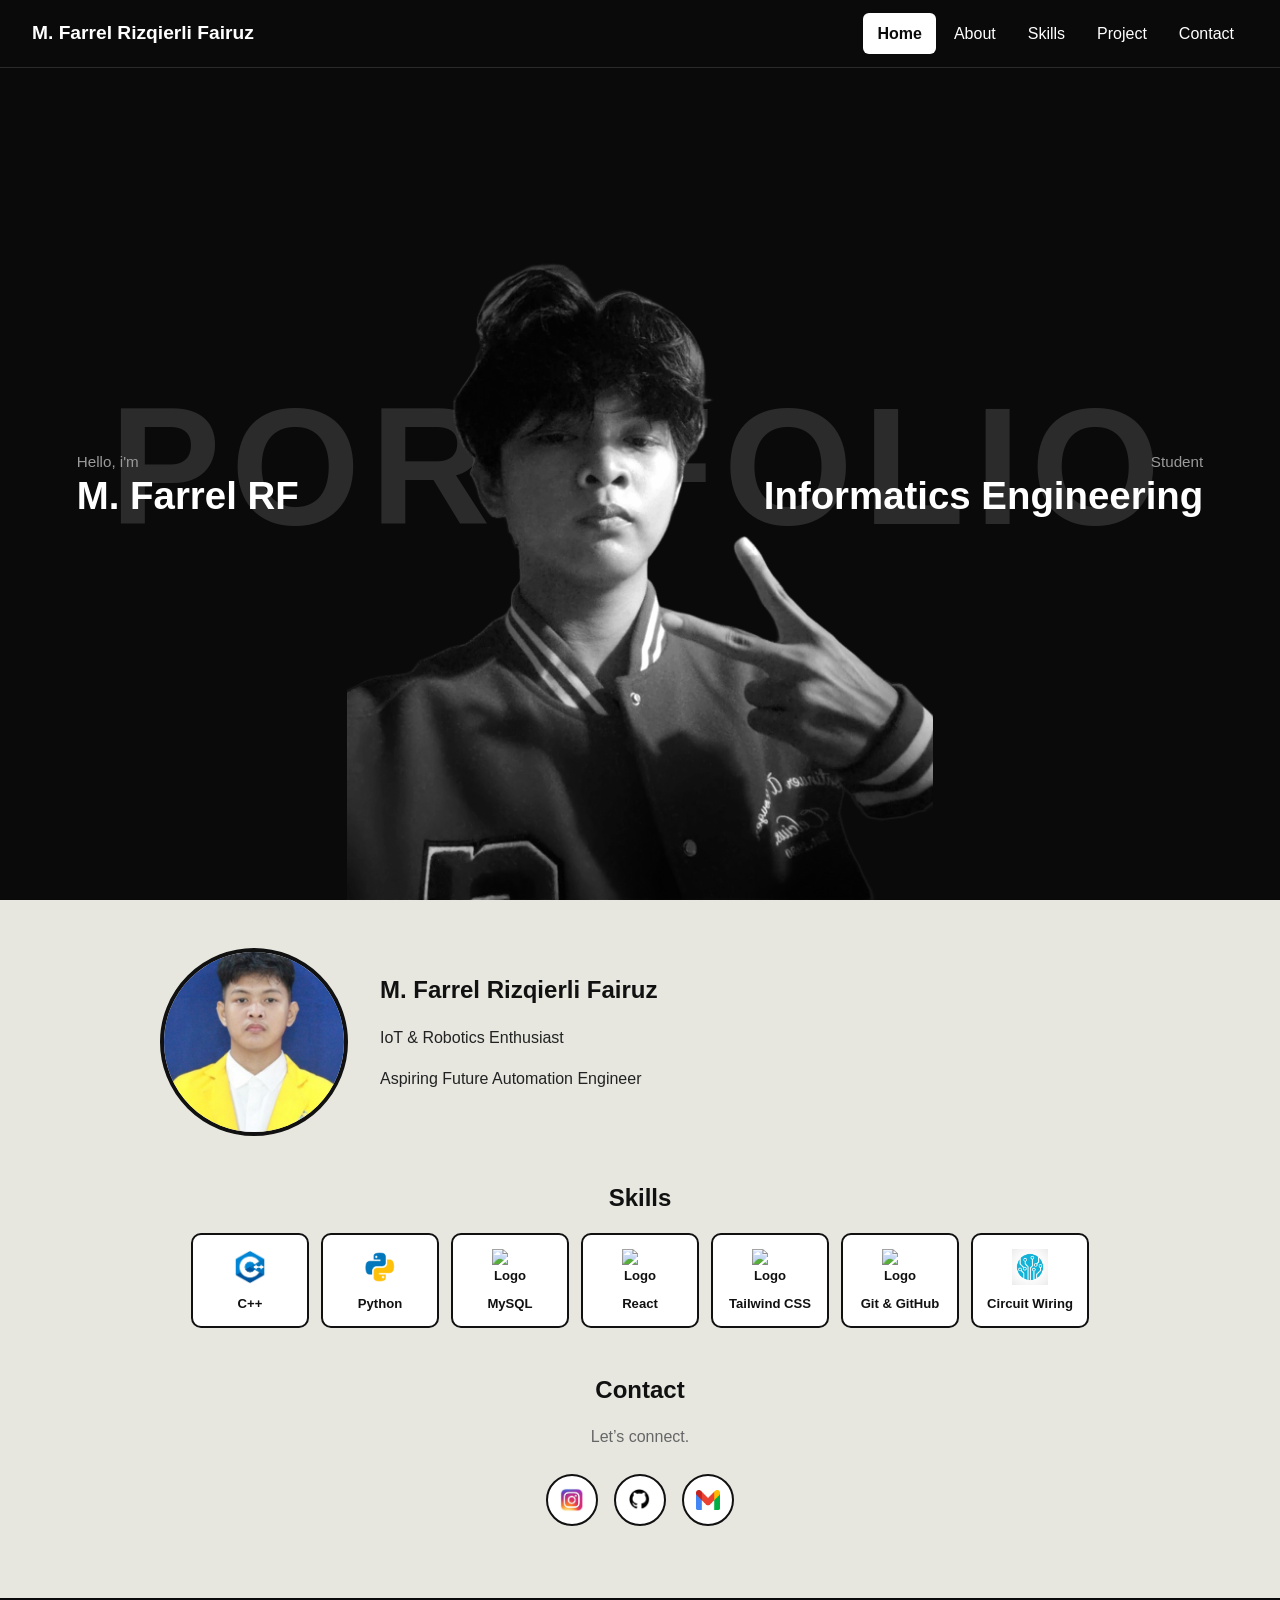
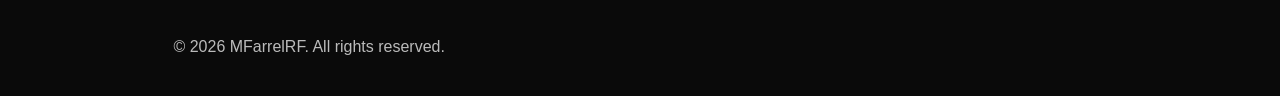
==== index.html @ f4e60e3e "portfolio website" ====
<!DOCTYPE html>
<html lang="id">
<head>
  <meta charset="UTF-8">
  <meta name="viewport" content="width=device-width, initial-scale=1.0">
  <title>Home | Portofolio Nama Anda</title>
  <link rel="stylesheet" href="css/style.css">
</head>
<body>

  <header id="header">
    <span class="logo">M. Farrel Rizqierli Fairuz</span>
    <nav>
      <ul>
        <li><a class="active" href="index.html">Home</a></li>
        <li><a href="about.html">About</a></li>
        <li><a href="#skills">Skills</a></li>
        <li><a href="project.html">Project</a></li>
        <li><a href="#contact">Contact</a></li>
      </ul>
    </nav>
  </header>

  <section id="home" class="cover">
    <h1 class="cover-title">PORTFOLIO</h1>

    <div class="cover-side cover-left">
      <p class="cover-label">Hello, i'm</p>
      <p class="cover-name">M. Farrel RF</p>
    </div>

    <img class="cover-photo" src="img/profile.jpg" alt="Foto">

    <div class="cover-side cover-right">
      <p class="cover-label">Student</p>
      <p class="cover-name">Informatics Engineering</p>
    </div>

  </section>

  <main id="content">

    <section class="intro">
      <img class="profile-photo" src="img/profile2.jpg" alt="Foto profil Nama Anda">
      <div>
        <h2>M. Farrel Rizqierli Fairuz</h2>
        <p>  IoT & Robotics Enthusiast </p>
        <p> Aspiring Future Automation Engineer</p>
      </div>
    </section>

    <section class="section section-center" id="skills">
  <h2>Skills</h2>
  
  <ul class="skill-grid">
    <li class="skill-item">
      <img src="img/CPP.jpg" alt="Logo C++">
      <span>C++</span>
    </li>
    <li class="skill-item">
      <img src="img/Python.jpg" alt="Logo Python">
      <span>Python</span>
    </li>
    <li class="skill-item">
      <img src="img/MySQL.jpg" alt="Logo MySQL">
      <span>MySQL</span>
    </li>
    <li class="skill-item">
      <img src="img/react.jpg" alt="Logo React">
      <span>React</span>
    </li>
    <li class="skill-item">
      <img src="img/tailwind.jpg" alt="Logo Tailwind CSS">
      <span>Tailwind CSS</span>
    </li>
    <li class="skill-item">
      <img src="img/GitHub.jpg" alt="Logo Git dan GitHub">
      <span>Git &amp; GitHub</span>
    </li>
    <li class="skill-item">
      <img src="img/Circuit.jpg" alt="Ikon Circuit Wiring">
      <span>Circuit Wiring</span>
    </li>
  </ul>
</section>

    <section class="section section-center" id="contact">
  <h2>Contact</h2>
  <p class="section-desc">Let’s connect.</p>

  <div class="contact-list">

    <a class="contact-item" href="https://instagram.com/rightyooo" target="_blank" rel="noopener" title="Instagram: @rightyooo">
      <img src="img/ig.jpg" alt="Logo Instagram">
    </a>

    <a class="contact-item" href="https://github.com/qiuFrrl" target="_blank" rel="noopener" title="GitHub: qiuFrrl">
      <img src="img/Github.jpg" alt="Logo Github">
    </a>

    <a class="contact-item" href="mailto:rffarrel2@gmail.com" title="Gmail: rffarrel2@gmail.com">
      <img src="img/gmail.jpg" alt="Logo Gmail">
    </a>

  </div>
</section>

  </main>

  <footer id="footer">
    <p>&copy; 2026 MFarrelRF. All rights reserved.</p>
  </footer>

</body>
</html>
---- css/style.css ----
html {
  scroll-behavior: smooth;
  scroll-padding-top: 76px;
}

body {
  margin: 0;
  font-family: "Segoe UI", Arial, sans-serif;
  line-height: 1.6;
  color: #222222;
  background-color: #e7e7e0;
}

p {
  max-width: 65ch;
}

img {
  max-width: 100%;
}

a {
  color: #111111;
}

h1, h2, h3 {
  margin-top: 0;
  color: #111111;
  line-height: 1.2;
}

#header {
  position: sticky;
  top: 0;
  z-index: 10;
  height: 68px;
  box-sizing: border-box;
  padding: 0 32px;
  background-color: #0a0a0a;
  border-bottom: 1px solid #2a2a2a;
  display: flex;
  align-items: center;
  justify-content: space-between;
}

#content {
  max-width: 960px;
  margin: 0 auto;
  padding: 48px 24px 0;
}

#footer {
  background-color: #0a0a0a;
  color: #bbbbbb;
  text-align: center;
  padding: 20px;
  margin-top: 48px;
}

.logo {
  color: #ffffff;
  font-size: 1.2rem;
  font-weight: 700;
}

.cover {
  position: relative;
  height: calc(100vh - 68px);
  min-height: 520px;
  overflow: hidden;
  background-color: #0a0a0a;
  color: #ffffff;
  display: flex;
  align-items: flex-end;
  justify-content: center;
}

.cover-title {
  position: absolute;
  top: 48%;
  left: 50%;
  transform: translate(-50%, -50%);
  margin: 0;
  z-index: 0;
  white-space: nowrap;
  font-size: clamp(3rem, 13vw, 11rem);
  letter-spacing: 0.06em;
  color: #2b2b2b;
}

.cover-photo {
  position: relative;
  z-index: 1;
  height: 94%;
  max-width: 90%;
  object-fit: contain;
  filter: grayscale(1) contrast(1.05);
}

.cover-side {
  position: absolute;
  z-index: 2;
  top: 50%;
  transform: translateY(-50%);
}

.cover-left {
  left: 6%;
}

.cover-right {
  right: 6%;
  text-align: right;
}

.cover-label {
  margin: 0;
  color: #9a9a9a;
  font-size: 0.95rem;
}

.cover-name {
  margin: 0;
  color: #ffffff;
  font-size: clamp(1.3rem, 3vw, 2.6rem);
  font-weight: 800;
  line-height: 1.15;
}

.intro {
  display: flex;
  flex-wrap: wrap;
  align-items: center;
  gap: 32px;
  padding-bottom: 24px;
}

.profile-photo {
  width: 180px;
  height: 180px;
  object-fit: cover;
  border-radius: 50%;
  border: 4px solid #111111;
  background-color: #d9d9d9;
}

.section {
  padding: 24px 0;
}

.card {
  background-color: #ffffff;
  border: 2px solid #111111;
  border-radius: 8px;
  padding: 20px;
  transition: background-color 0.25s ease, border-color 0.25s ease, transform 0.25s ease, box-shadow 0.25s ease;
}

.tag {
  display: inline-block;
  border: 1px solid #111111;
  font-size: 0.85rem;
  padding: 2px 12px;
  border-radius: 999px;
  margin: 2px 4px 2px 0;
  background-color: #f4f4f0;
  color: #111111;
  transition: background-color 0.2s, border-color 0.2s;
}

.btn {
  display: inline-block;
  background-color: #222222;
  color: #ffffff;
  border: 2px solid #222222;
  border-radius: 6px;
  padding: 10px 22px;
  font: inherit;
  font-weight: 700;
  text-decoration: none;
  cursor: pointer;
  transition: background-color 0.2s, color 0.2s, border-color 0.2s, transform 0.2s;
}

nav ul {
  list-style: none;
  margin: 0;
  padding: 0;
  display: flex;
  gap: 4px;
}

nav ul li a {
  display: block;
  color: #ffffff;
  text-decoration: none;
  padding: 8px 14px;
  border-radius: 6px;
  transition: background-color 0.2s, color 0.2s;
}

.card h3 {
  margin-bottom: 8px;
}

nav ul li a:hover {
  background-color: #ffffff;
  color: #0a0a0a;
}

nav ul li a.active {
  background-color: #ffffff;
  color: #0a0a0a;
  font-weight: 700;
}

.card:hover {
  background-color: #dcdcd4;
  border-color: #111111;
  transform: translateY(-4px);
  box-shadow: 0 8px 20px rgba(0, 0, 0, 0.12);
}

.card:hover h3 {
  color: #000000;
}

.card:hover .tag {
  background-color: #ffffff;
  border-color: #111111;
}

.btn:hover {
  background-color: #444444;
  border-color: #444444;
  color: #ffffff;
  transform: translateY(-2px);
}

.btn:active {
  background-color: #000000;
  transform: translateY(1px);
}

a[href^="http"] {
  font-weight: 700;
  text-decoration: underline;
}

a[href^="mailto:"] {
  text-decoration: none;
}

.section-center {
  text-align: center;
}

.section-center p {
  margin-left: auto;
  margin-right: auto;
}

.section-desc {
  color: #666666;
  margin-bottom: 24px;
}

.skill-grid {
  list-style: none;
  margin: 0;
  padding: 0;
  display: flex;
  flex-wrap: nowrap;
  justify-content: center;
  gap: 12px;
}

.skill-item {
  flex: 0 0 102px;
  padding: 14px 6px 12px;
  background-color: #ffffff;
  border: 2px solid #111111;
  border-radius: 10px;
  display: flex;
  flex-direction: column;
  align-items: center;
  gap: 8px;
  font-size: 0.82rem;
  font-weight: 600;
  color: #111111;
  transition: background-color 0.2s, transform 0.2s, box-shadow 0.2s;
}

.skill-item img {
  width: 36px;
  height: 36px;
  object-fit: contain;
  transition: transform 0.2s;
}

.skill-item:hover {
  background-color: #dcdcd4;
  border-color: #111111;
  transform: translateY(-4px);
  box-shadow: 0 6px 16px rgba(0, 0, 0, 0.12);
}

.skill-item:hover img {
  transform: scale(1.1);
}

.contact-list {
  display: flex;
  flex-wrap: wrap;
  justify-content: center;
  gap: 16px;
}

a.contact-item {
  width: 48px;
  height: 48px;
  padding: 0;
  background-color: #ffffff;
  border: 2px solid #111111;
  border-radius: 50%;
  display: flex;
  align-items: center;
  justify-content: center;
  text-decoration: none;
  transition: background-color 0.2s, transform 0.2s, box-shadow 0.2s;
}

a.contact-item img {
  width: 24px;
  height: 24px;
  object-fit: contain;
  margin: 0;
  transition: transform 0.2s;
}

a.contact-item:hover {
  background-color: #dcdcd4;
  border-color: #111111;
  transform: translateY(-4px);
  box-shadow: 0 6px 16px rgba(0, 0, 0, 0.12);
}

a.contact-item:hover img {
  transform: scale(1.15);
}

.project-grid {
  display: grid;
  grid-template-columns: repeat(2, 1fr);
  gap: 20px;
}

.project-card {
  padding: 0;
  overflow: hidden;
  display: flex;
  flex-direction: column;
  background-color: #ffffff;
  border: 2px solid #111111;
}

.project-img {
  display: block;
  width: 100%;
  aspect-ratio: 16 / 10;
  object-fit: cover;
  background-color: #2a2a2a;
}

.project-body {
  display: flex;
  flex-direction: column;
  flex: 1;
  padding: 20px;
}

.project-body p {
  color: #333333;
}

.project-body .btn {
  align-self: flex-start;
  margin-top: auto;
}

.project-card-wide {
  grid-column: 1 / -1;
  flex-direction: row;
}

.project-card-wide .project-img {
  width: 45%;
  aspect-ratio: auto;
}

.project-card:hover {
  background-color: #dcdcd4;
  color: #111111;
  border-color: #111111;
  transform: translateY(-4px);
  box-shadow: 0 10px 24px rgba(0, 0, 0, 0.12);
}

.project-card:hover h3 {
  color: #000000;
}

.project-card:hover p {
  color: #222222;
}

.project-card:hover .tag {
  background-color: #ffffff;
  border-color: #111111;
  color: #111111;
}

@media (max-width: 700px) {
  #header {
    padding: 0 12px;
  }
  .logo {
    display: none;
  }
  nav ul li a {
    padding: 8px 8px;
    font-size: 0.9rem;
  }
  .cover-side {
    top: 20px;
    transform: none;
  }
  .cover-title {
    top: 40%;
  }
  .intro {
    justify-content: center;
    text-align: center;
  }
  .skill-grid {
    flex-wrap: wrap;
  }
  .project-grid {
    grid-template-columns: 1fr;
  }
  .project-card-wide {
    flex-direction: column;
  }
  .project-card-wide .project-img {
    width: 100%;
    aspect-ratio: 16 / 10;
  }
}
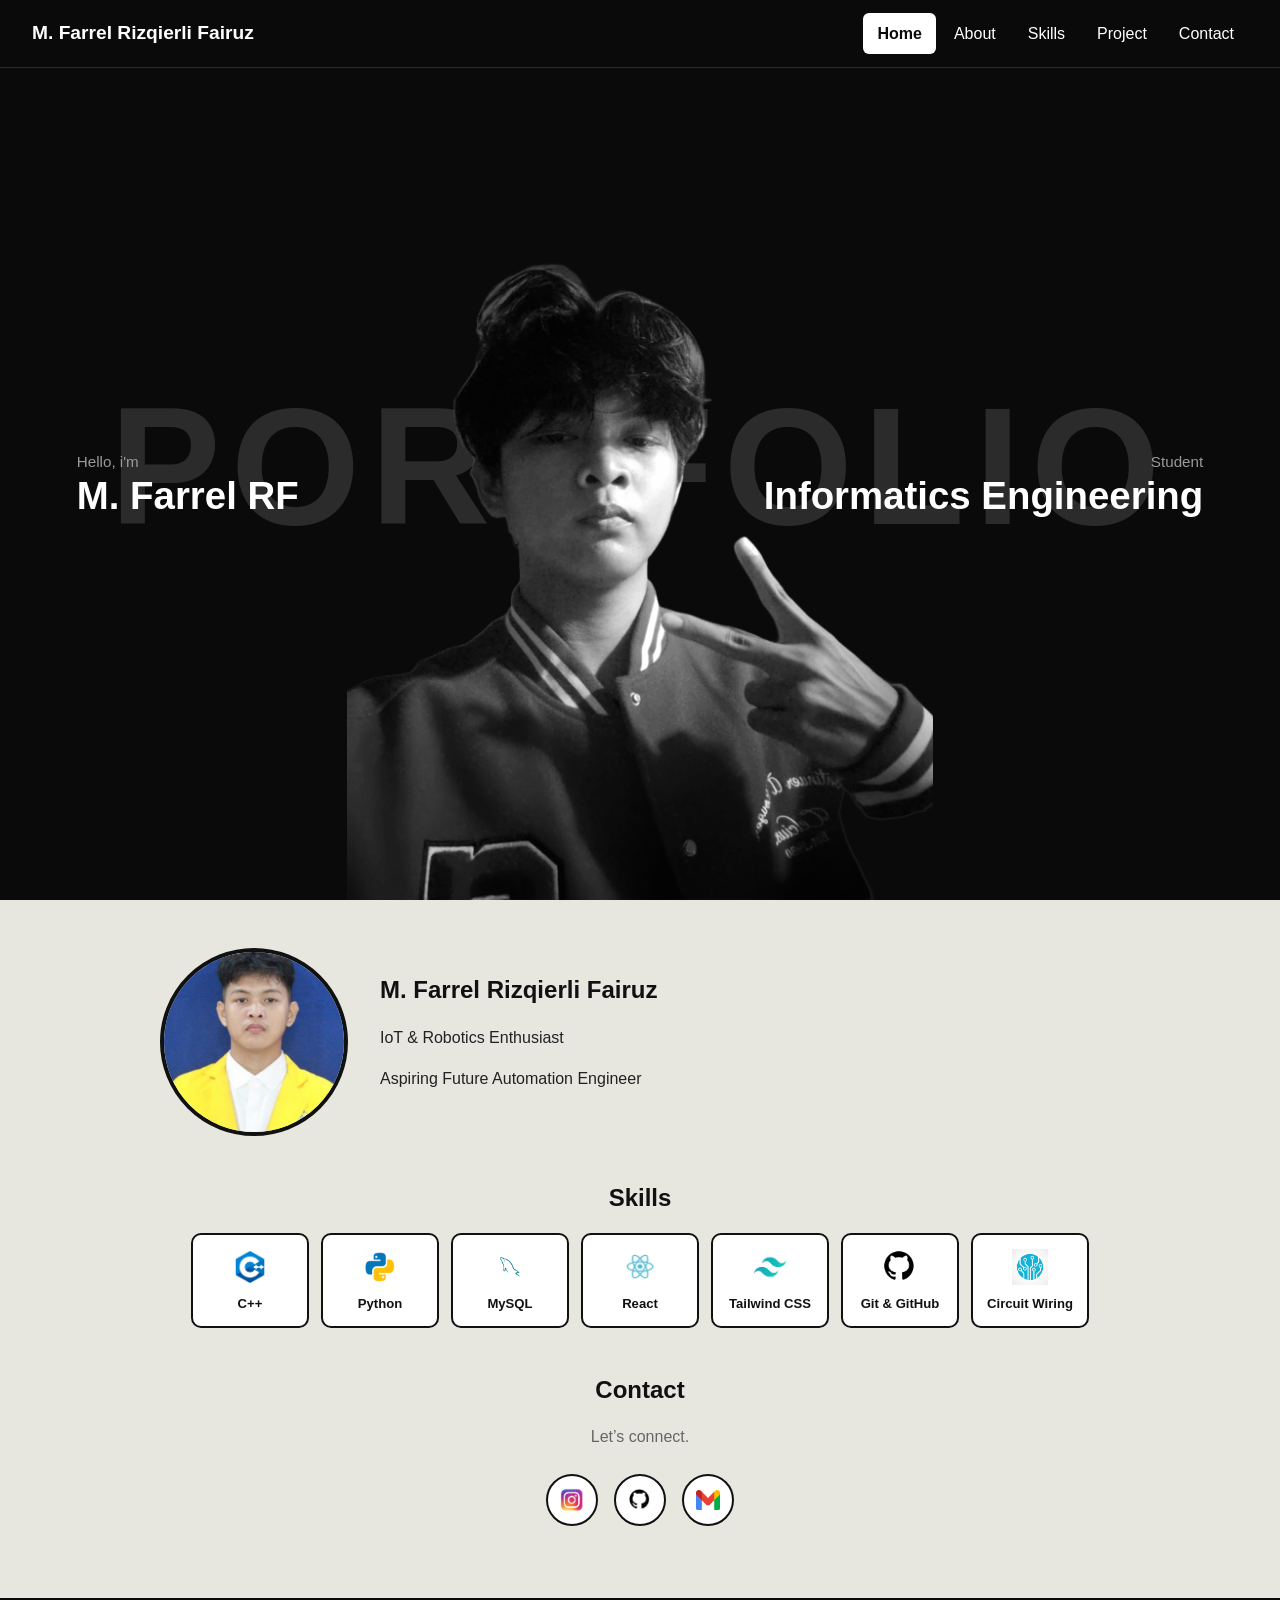
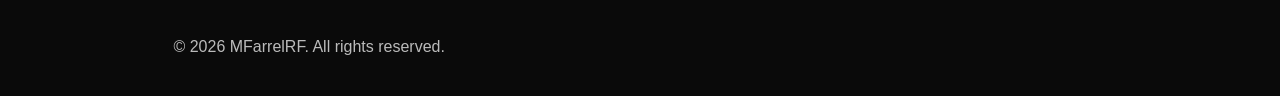
==== commit 5987ccf3: "fixed syntax" ====
--- a/index.html
+++ b/index.html
@@ -3,7 +3,7 @@
 <head>
   <meta charset="UTF-8">
   <meta name="viewport" content="width=device-width, initial-scale=1.0">
-  <title>Home | Portofolio Nama Anda</title>
+  <title>Home</title>
   <link rel="stylesheet" href="css/style.css">
 </head>
 <body>
@@ -41,7 +41,7 @@
   <main id="content">
 
     <section class="intro">
-      <img class="profile-photo" src="img/profile2.jpg" alt="Foto profil Nama Anda">
+      <img class="profile-photo" src="img/profile2.jpg" alt="Foto">
       <div>
         <h2>M. Farrel Rizqierli Fairuz</h2>
         <p>  IoT & Robotics Enthusiast </p>
@@ -62,19 +62,19 @@
       <span>Python</span>
     </li>
     <li class="skill-item">
-      <img src="img/MySQL.jpg" alt="Logo MySQL">
+      <img src="img/MySql.jpg" alt="Logo MySQL">
       <span>MySQL</span>
     </li>
     <li class="skill-item">
-      <img src="img/react.jpg" alt="Logo React">
+      <img src="img/React.jpg" alt="Logo React">
       <span>React</span>
     </li>
     <li class="skill-item">
-      <img src="img/tailwind.jpg" alt="Logo Tailwind CSS">
+      <img src="img/Tailwind.jpg" alt="Logo Tailwind CSS">
       <span>Tailwind CSS</span>
     </li>
     <li class="skill-item">
-      <img src="img/GitHub.jpg" alt="Logo Git dan GitHub">
+      <img src="img/Github.jpg" alt="Logo Git dan GitHub">
       <span>Git &amp; GitHub</span>
     </li>
     <li class="skill-item">
